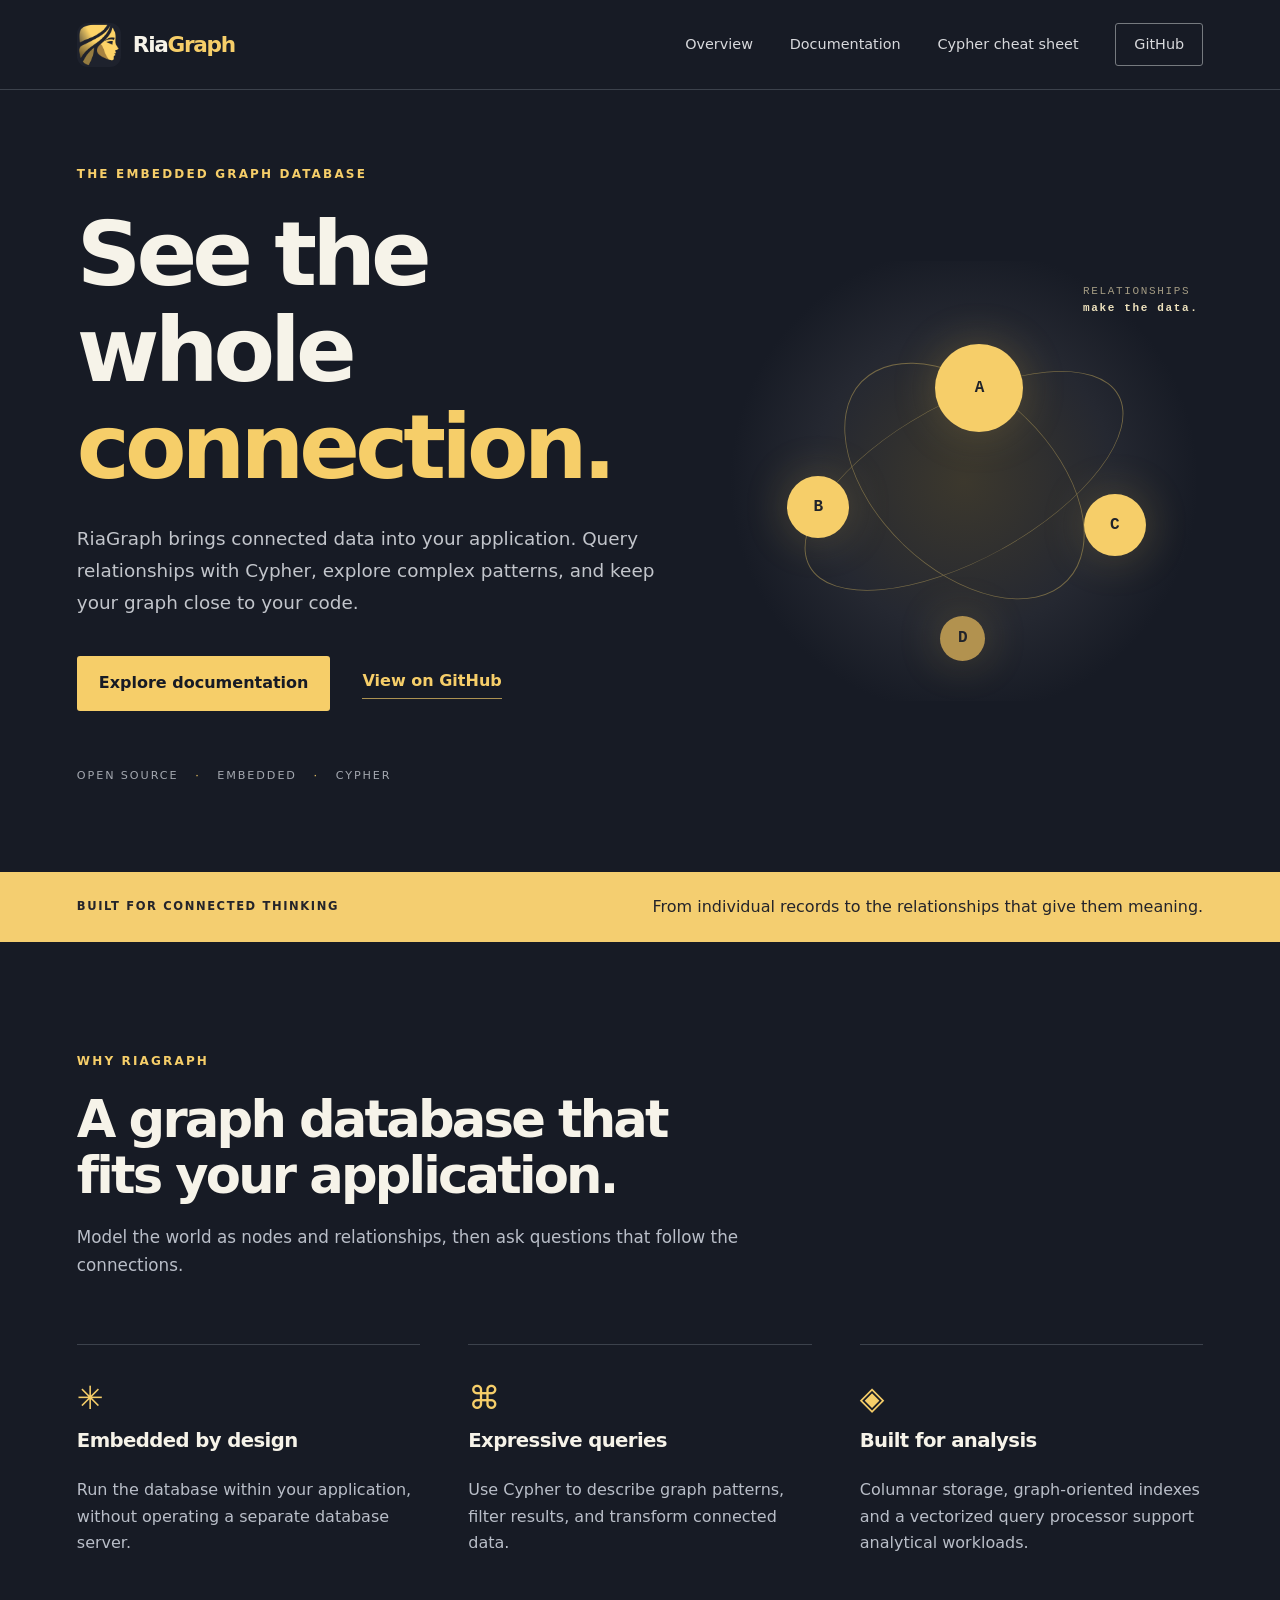
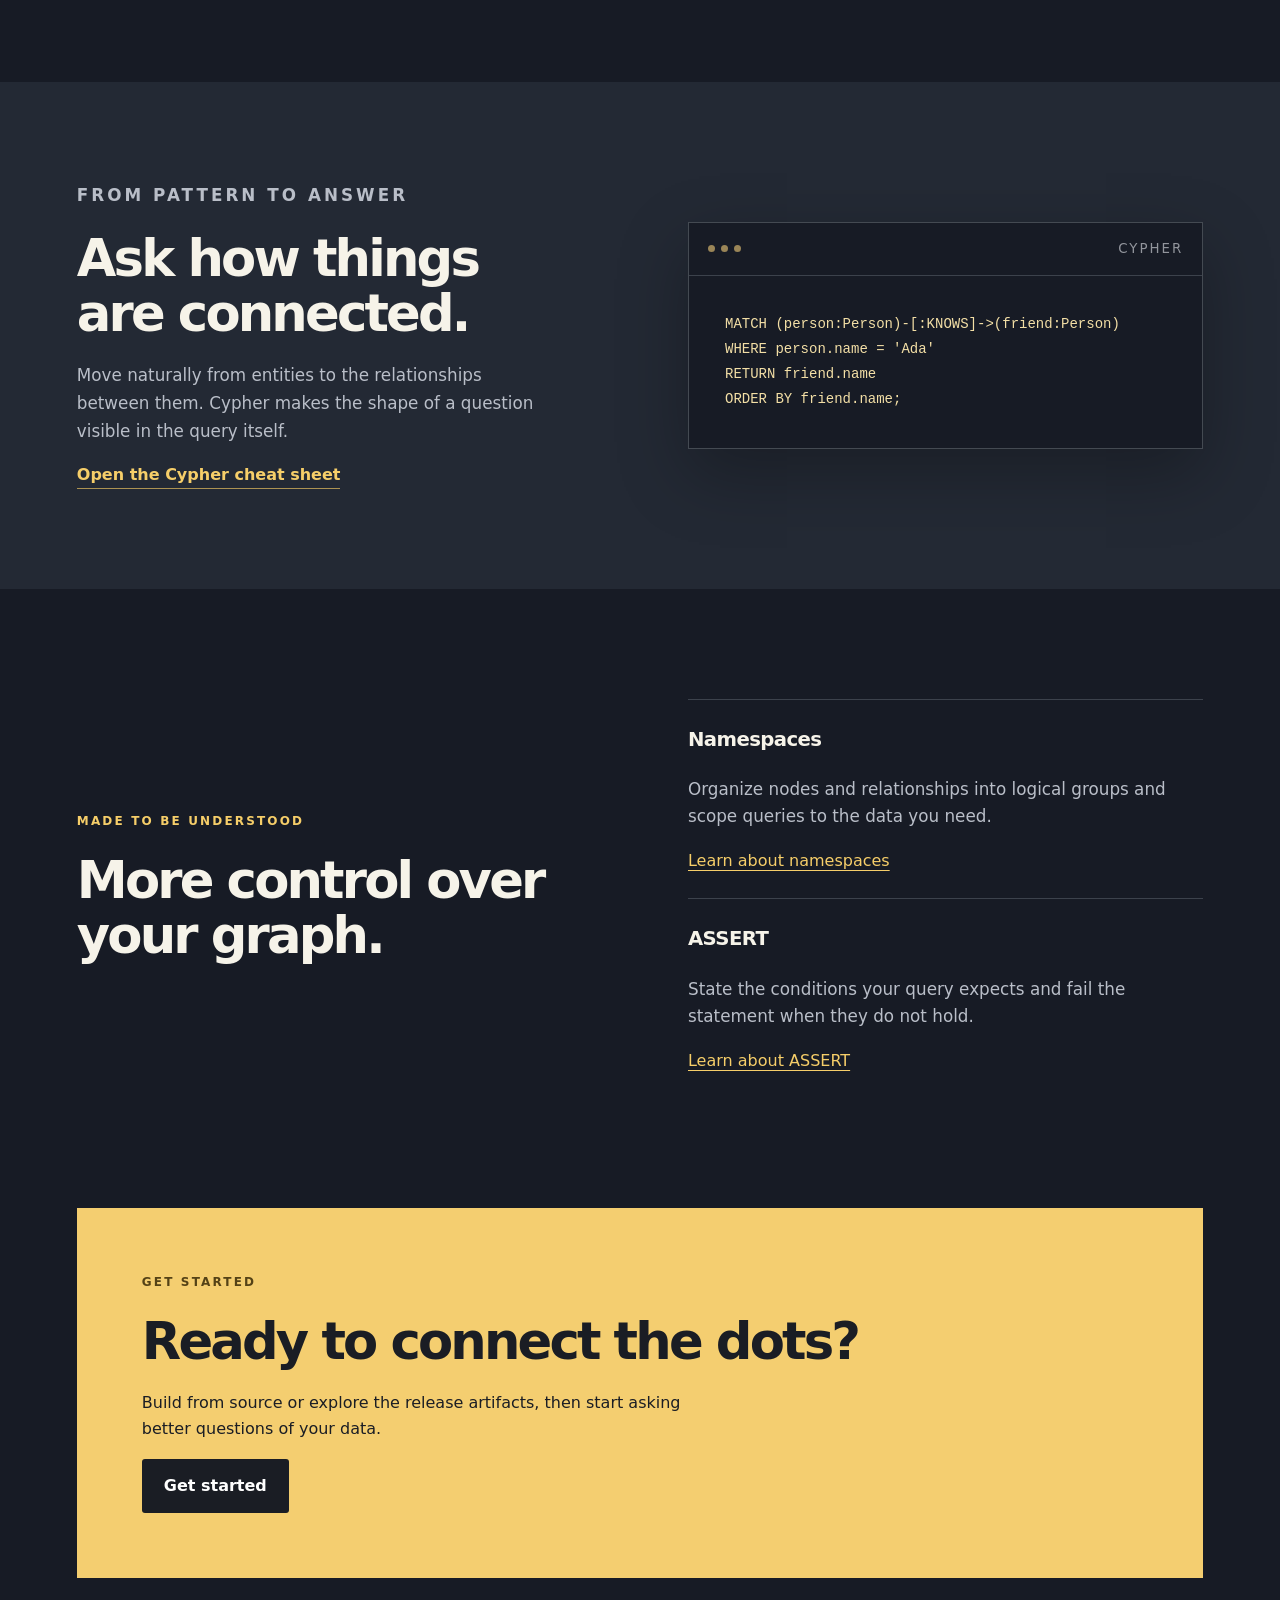
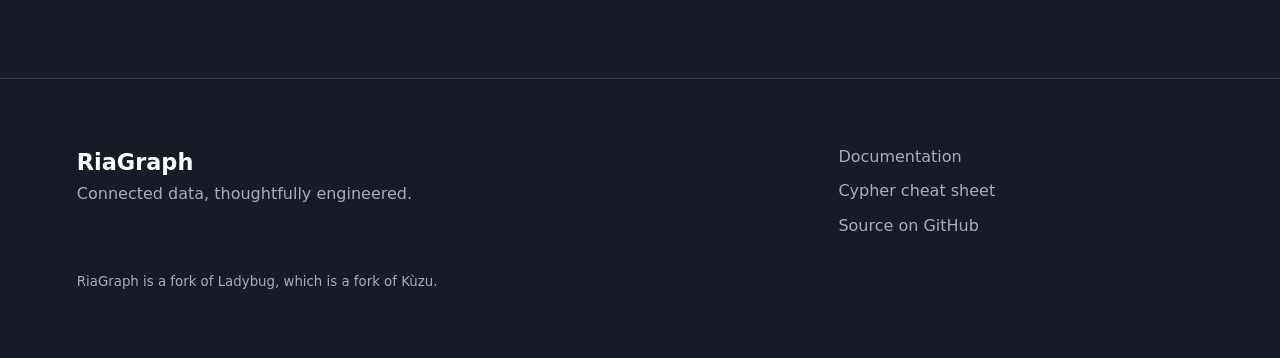
==== site/index.html @ b0a26a6a "Build RiaGraph website and Pages workflow" ====
<!doctype html><html lang="en"><head><meta charset="utf-8"><meta name="viewport" content="width=device-width, initial-scale=1"><meta name="description" content="RiaGraph is an embedded graph database for connected data."><title>Home | RiaGraph</title><link rel="stylesheet" href="style.css"></head><body><header><a class="brand" href="index.html"><img src="riacore.png" alt=""><span>Ria<span>Graph</span></span></a><nav aria-label="Main navigation"><a href="index.html">Overview</a><a href="docs.html">Documentation</a><a href="cheatsheet.html">Cypher cheat sheet</a><a href="https://github.com/cntSafety/RiaGraph">GitHub</a></nav></header><main><section class="hero wrap"><div><p class="eyebrow">THE EMBEDDED GRAPH DATABASE</p><h1>See the whole<br><em>connection.</em></h1><p class="lede">RiaGraph brings connected data into your application. Query relationships with Cypher, explore complex patterns, and keep your graph close to your code.</p><div class="actions"><a class="button" href="docs.html">Explore documentation</a><a class="textlink" href="https://github.com/cntSafety/RiaGraph">View on GitHub</a></div><p class="hero-note">OPEN SOURCE <span>·</span> EMBEDDED <span>·</span> CYPHER</p></div><div class="graphic" aria-label="Illustration of connected graph nodes"><div class="orbit one"></div><div class="orbit two"></div><div class="node n1">A</div><div class="node n2">B</div><div class="node n3">C</div><div class="node n4">D</div><div class="graphic-label">RELATIONSHIPS<br><strong>make the data.</strong></div></div></section><section class="band"><div class="wrap band-inner"><span>BUILT FOR CONNECTED THINKING</span><p>From individual records to the relationships that give them meaning.</p></div></section><section class="wrap section"><div class="section-heading"><p class="eyebrow">WHY RIAGRAPH</p><h2>A graph database that<br>fits your application.</h2><p>Model the world as nodes and relationships, then ask questions that follow the connections.</p></div><div class="features"><article><span class="feature-icon">✳</span><h3>Embedded by design</h3><p>Run the database within your application, without operating a separate database server.</p></article><article><span class="feature-icon">⌘</span><h3>Expressive queries</h3><p>Use Cypher to describe graph patterns, filter results, and transform connected data.</p></article><article><span class="feature-icon">◈</span><h3>Built for analysis</h3><p>Columnar storage, graph-oriented indexes and a vectorized query processor support analytical workloads.</p></article></div></section><section class="story"><div class="wrap story-grid"><div><p class="eyebrow">FROM PATTERN TO ANSWER</p><h2>Ask how things<br>are connected.</h2><p>Move naturally from entities to the relationships between them. Cypher makes the shape of a question visible in the query itself.</p><a class="textlink" href="cheatsheet.html">Open the Cypher cheat sheet</a></div><div class="code-window"><div class="window-top"><span></span><span></span><span></span><small>CYPHER</small></div><pre><code>MATCH (person:Person)-[:KNOWS]-&gt;(friend:Person)
WHERE person.name = &#x27;Ada&#x27;
RETURN friend.name
ORDER BY friend.name;</code></pre></div></div></section><section class="wrap section split"><div><p class="eyebrow">MADE TO BE UNDERSTOOD</p><h2>More control over<br>your graph.</h2></div><div><article class="row"><h3>Namespaces</h3><p>Organize nodes and relationships into logical groups and scope queries to the data you need.</p><a href="docs.html#namespaces">Learn about namespaces</a></article><article class="row"><h3>ASSERT</h3><p>State the conditions your query expects and fail the statement when they do not hold.</p><a href="docs.html#assert">Learn about ASSERT</a></article></div></section><section class="cta wrap"><p class="eyebrow">GET STARTED</p><h2>Ready to connect the dots?</h2><p>Build from source or explore the release artifacts, then start asking better questions of your data.</p><a class="button dark-button" href="docs.html#getting-started">Get started</a></section></main><footer><div><strong>RiaGraph</strong><p>Connected data, thoughtfully engineered.</p></div><div><a href="docs.html">Documentation</a><a href="cheatsheet.html">Cypher cheat sheet</a><a href="https://github.com/cntSafety/RiaGraph">Source on GitHub</a></div><small>RiaGraph is a fork of Ladybug, which is a fork of Kùzu.</small></footer></body></html>
---- site/style.css ----
﻿:root{color-scheme:dark;--bg:#171b25;--panel:#202632;--ink:#f6f3e9;--muted:#b9bec8;--gold:#f6ce69;--line:#3c424c}*{box-sizing:border-box}html{scroll-behavior:smooth}body{margin:0;background:var(--bg);color:var(--ink);font:16px/1.65 system-ui,-apple-system,'Segoe UI',sans-serif}a{color:inherit;text-decoration:none}a:hover{text-decoration:underline}header{height:90px;max-width:1440px;margin:auto;padding:0 6%;display:flex;align-items:center;justify-content:space-between;border-bottom:1px solid var(--line)}.brand{display:flex;align-items:center;gap:12px;font-weight:750;font-size:1.35rem;letter-spacing:-.06em}.brand img{width:44px;border-radius:11px}.brand span span{color:var(--gold)}nav{display:flex;gap:2.3rem;align-items:center;color:#d8d9dc;font-size:.9rem}nav a:last-child{border:1px solid #767a7f;border-radius:3px;padding:9px 18px}.wrap{width:min(1200px,88%);margin:auto}.hero{min-height:615px;display:grid;grid-template-columns:1.1fr .9fr;align-items:center;gap:4rem;padding:75px 0}.eyebrow{font-size:.75rem;letter-spacing:.18em;font-weight:750;color:var(--gold);margin:0 0 1.3rem}h1,h2,h3,p{margin-top:0}h1,h2{letter-spacing:-.055em;line-height:1.08}h1{font-size:clamp(3.8rem,7vw,6.8rem);margin-bottom:1.7rem}h1 em{font-style:normal;color:var(--gold)}h2{font-size:clamp(2.4rem,4vw,4rem);margin-bottom:1.3rem}h3{font-size:1.23rem;letter-spacing:-.03em}.lede{font-size:1.15rem;line-height:1.75;max-width:590px;color:#c2c5cb}.actions{display:flex;align-items:center;gap:2rem;margin:2.3rem 0 3.5rem}.button{display:inline-block;background:var(--gold);color:#171b25;font-weight:700;padding:14px 22px;border-radius:3px}.button:hover{background:#ffe09a;text-decoration:none}.textlink{color:var(--gold);font-weight:650;border-bottom:1px solid #ac9252;padding-bottom:4px}.hero-note{font-size:.7rem;letter-spacing:.17em;color:#a3a7af}.hero-note span{color:var(--gold);padding:0 .7rem}.graphic{height:440px;position:relative;background:radial-gradient(circle at center,#3c382d 0,#252831 46%,transparent 72%)}.orbit{position:absolute;inset:13%;border:1px solid #746845;border-radius:50%;transform:rotate(-29deg) scaleY(.48)}.orbit.two{transform:rotate(44deg) scaleY(.67);inset:20%}.node{position:absolute;width:62px;height:62px;display:grid;place-items:center;background:var(--gold);color:#20232a;border-radius:50%;font-family:monospace;font-weight:bold;box-shadow:0 0 45px #e6bd4c38}.n1{left:44%;top:19%;width:88px;height:88px}.n2{left:13%;top:49%}.n3{right:12%;top:53%}.n4{left:45%;bottom:9%;width:45px;height:45px;background:#b2924f}.graphic-label{position:absolute;right:1%;top:5%;font:11px/1.6 monospace;letter-spacing:.15em;color:#a39b83}.graphic-label strong{color:#eee2bd}.band{background:#f4ce70;color:#24242a}.band-inner{display:flex;justify-content:space-between;align-items:center;gap:2rem;padding:22px 0}.band span{font-size:.72rem;letter-spacing:.14em;font-weight:800}.band p{margin:0;font-size:1rem}.section{padding:110px 0}.section-heading{max-width:690px}.section-heading>p:last-child,.story p,.row p{color:var(--muted);font-size:1.05rem}.features{display:grid;grid-template-columns:repeat(3,1fr);gap:3rem;margin-top:65px}.features article{border-top:1px solid var(--line);padding-top:27px}.features p{color:var(--muted)}.feature-icon{color:var(--gold);font-size:2rem}.story{background:#232934;padding:100px 0}.story-grid,.split{display:grid;grid-template-columns:1fr 1fr;gap:6rem;align-items:center}.story p{max-width:460px}.code-window{background:#171b25;border:1px solid #444a52;box-shadow:0 25px 65px #0004}.window-top{padding:15px 19px;border-bottom:1px solid #3c424c;display:flex;gap:6px;align-items:center}.window-top span{width:7px;height:7px;border-radius:50%;background:#9a8557}.window-top small{margin-left:auto;color:#92959c;letter-spacing:.15em}pre{padding:25px;overflow:auto;background:#131720;color:#f3dfa6;font:14px/1.8 ui-monospace,Consolas,monospace;border:1px solid #393f49;border-radius:3px}code{font-family:ui-monospace,Consolas,monospace}.code-window pre{border:0;margin:0;background:transparent;padding:36px}.row{border-top:1px solid var(--line);padding:24px 0}.row a,.prose a{color:var(--gold);text-decoration:underline;text-underline-offset:4px}.cta{background:#f4ce70;color:#1a1d24;padding:65px;margin-bottom:100px}.cta .eyebrow{color:#544216}.cta p:not(.eyebrow){max-width:580px}.dark-button{background:#1a1d24;color:white}footer{border-top:1px solid var(--line);padding:65px 6%;display:grid;grid-template-columns:2fr 1fr;gap:2rem;color:#aaaeb6}footer strong{font-size:1.4rem;color:white}footer div:nth-child(2){display:flex;flex-direction:column;gap:.5rem}footer small{grid-column:1/-1}.doc-head{padding:100px 0 70px;border-bottom:1px solid var(--line)}.doc-head h1{font-size:clamp(3.5rem,6vw,5.5rem)}.doc-layout{display:grid;grid-template-columns:230px minmax(0,760px);gap:6rem;padding:70px 0 120px}.doc-layout aside{display:flex;flex-direction:column;gap:12px;align-self:start;position:sticky;top:30px;color:#bfc2ca}.doc-layout aside strong{font-size:.7rem;letter-spacing:.15em;color:#858b94;margin-bottom:10px}.prose section{padding:0 0 75px;scroll-margin-top:30px}.prose h2{font-size:2.8rem}.prose h3{margin-top:2rem}.prose p{color:#c2c5cb}.prose p code{color:#f2d78d;background:#2a2d32;padding:2px 5px}.note{background:#292e36;border-left:3px solid var(--gold);padding:22px;margin:30px 0}.note p{margin:6px 0 0}@media(max-width:760px){header{height:auto;padding:18px 6%;align-items:flex-start;gap:1rem;flex-direction:column}nav{gap:1rem;flex-wrap:wrap;font-size:.85rem}nav a:last-child{padding:0;border:0}.hero{grid-template-columns:1fr;gap:1rem;padding:65px 0}.graphic{height:300px}.band-inner{display:block}.band p{margin-top:.5rem}.features,.story-grid,.split{grid-template-columns:1fr;gap:2rem}.features{margin-top:35px}.section,.story{padding:70px 0}.cta{padding:35px;margin-bottom:60px}.doc-layout{grid-template-columns:1fr;gap:35px}.doc-layout aside{position:static;flex-direction:row;flex-wrap:wrap;gap:10px 20px}.doc-layout aside strong{width:100%}footer{grid-template-columns:1fr}footer small{grid-column:auto}}
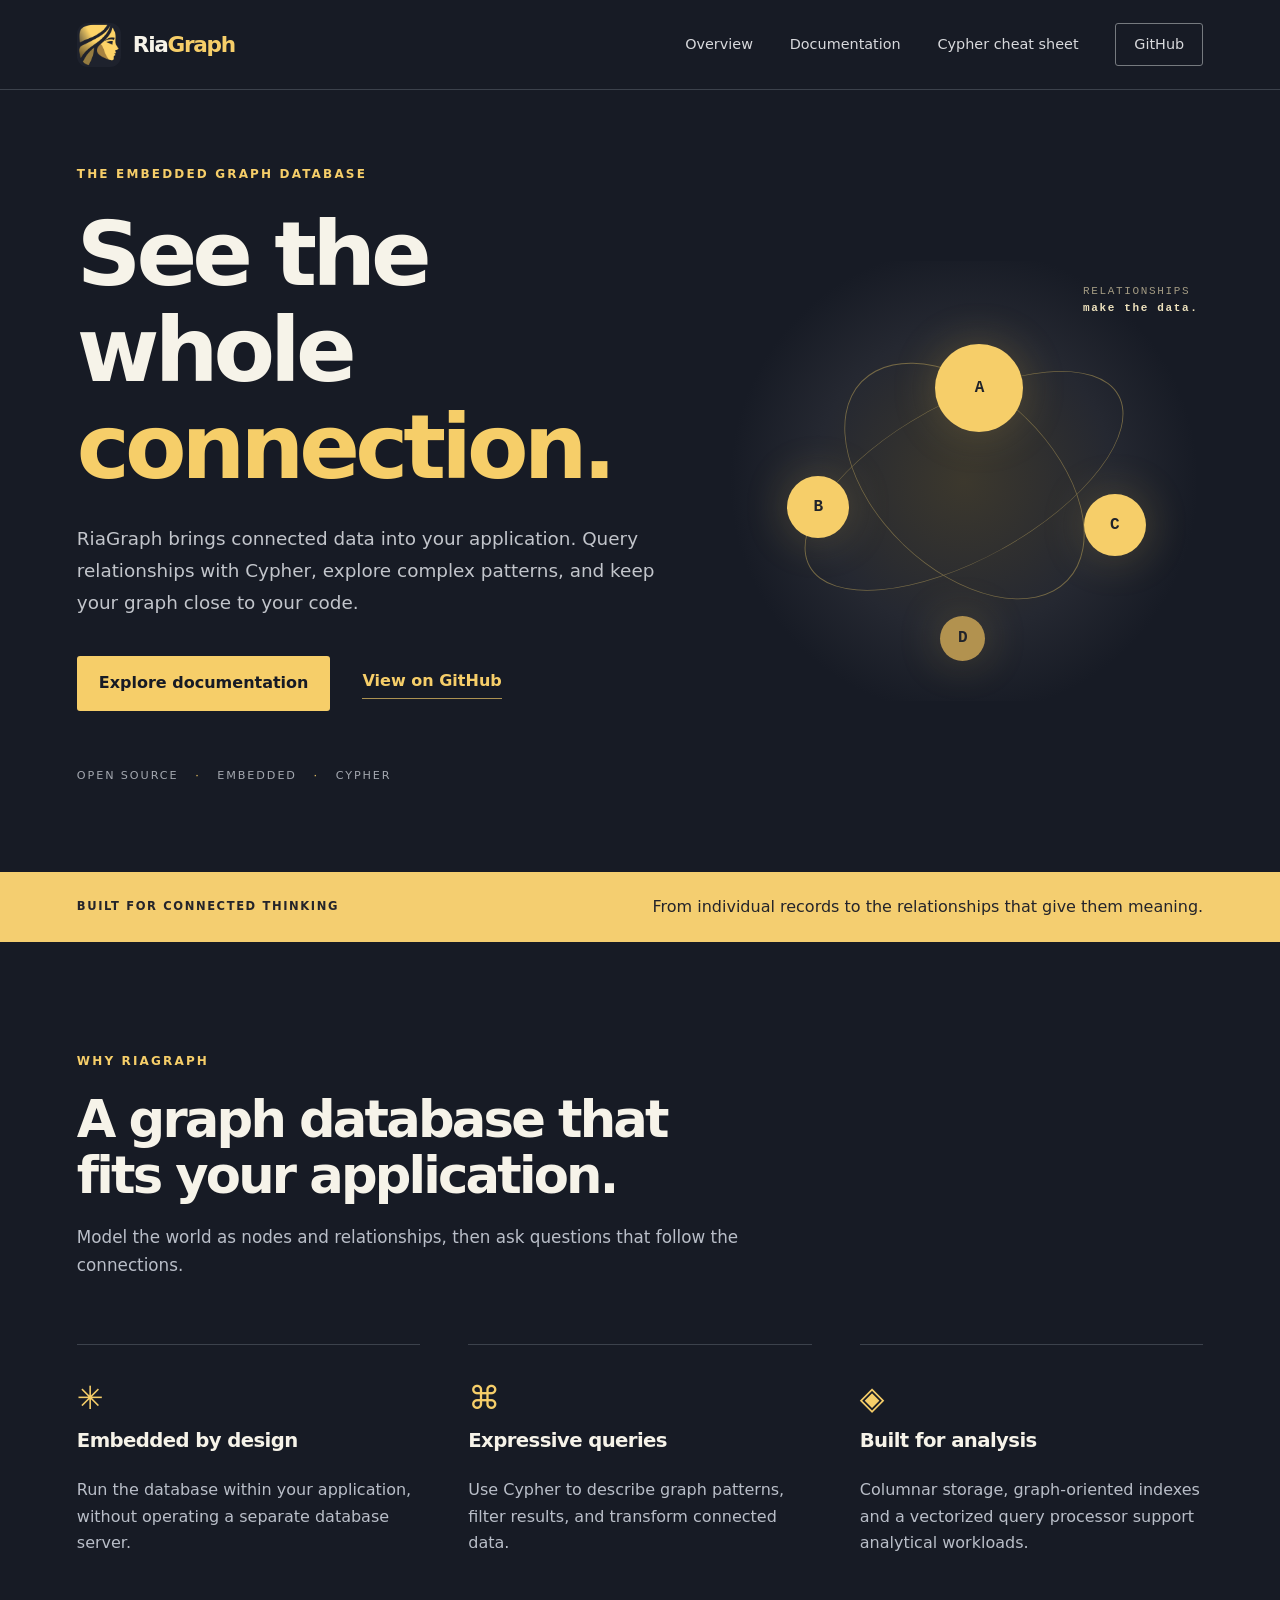
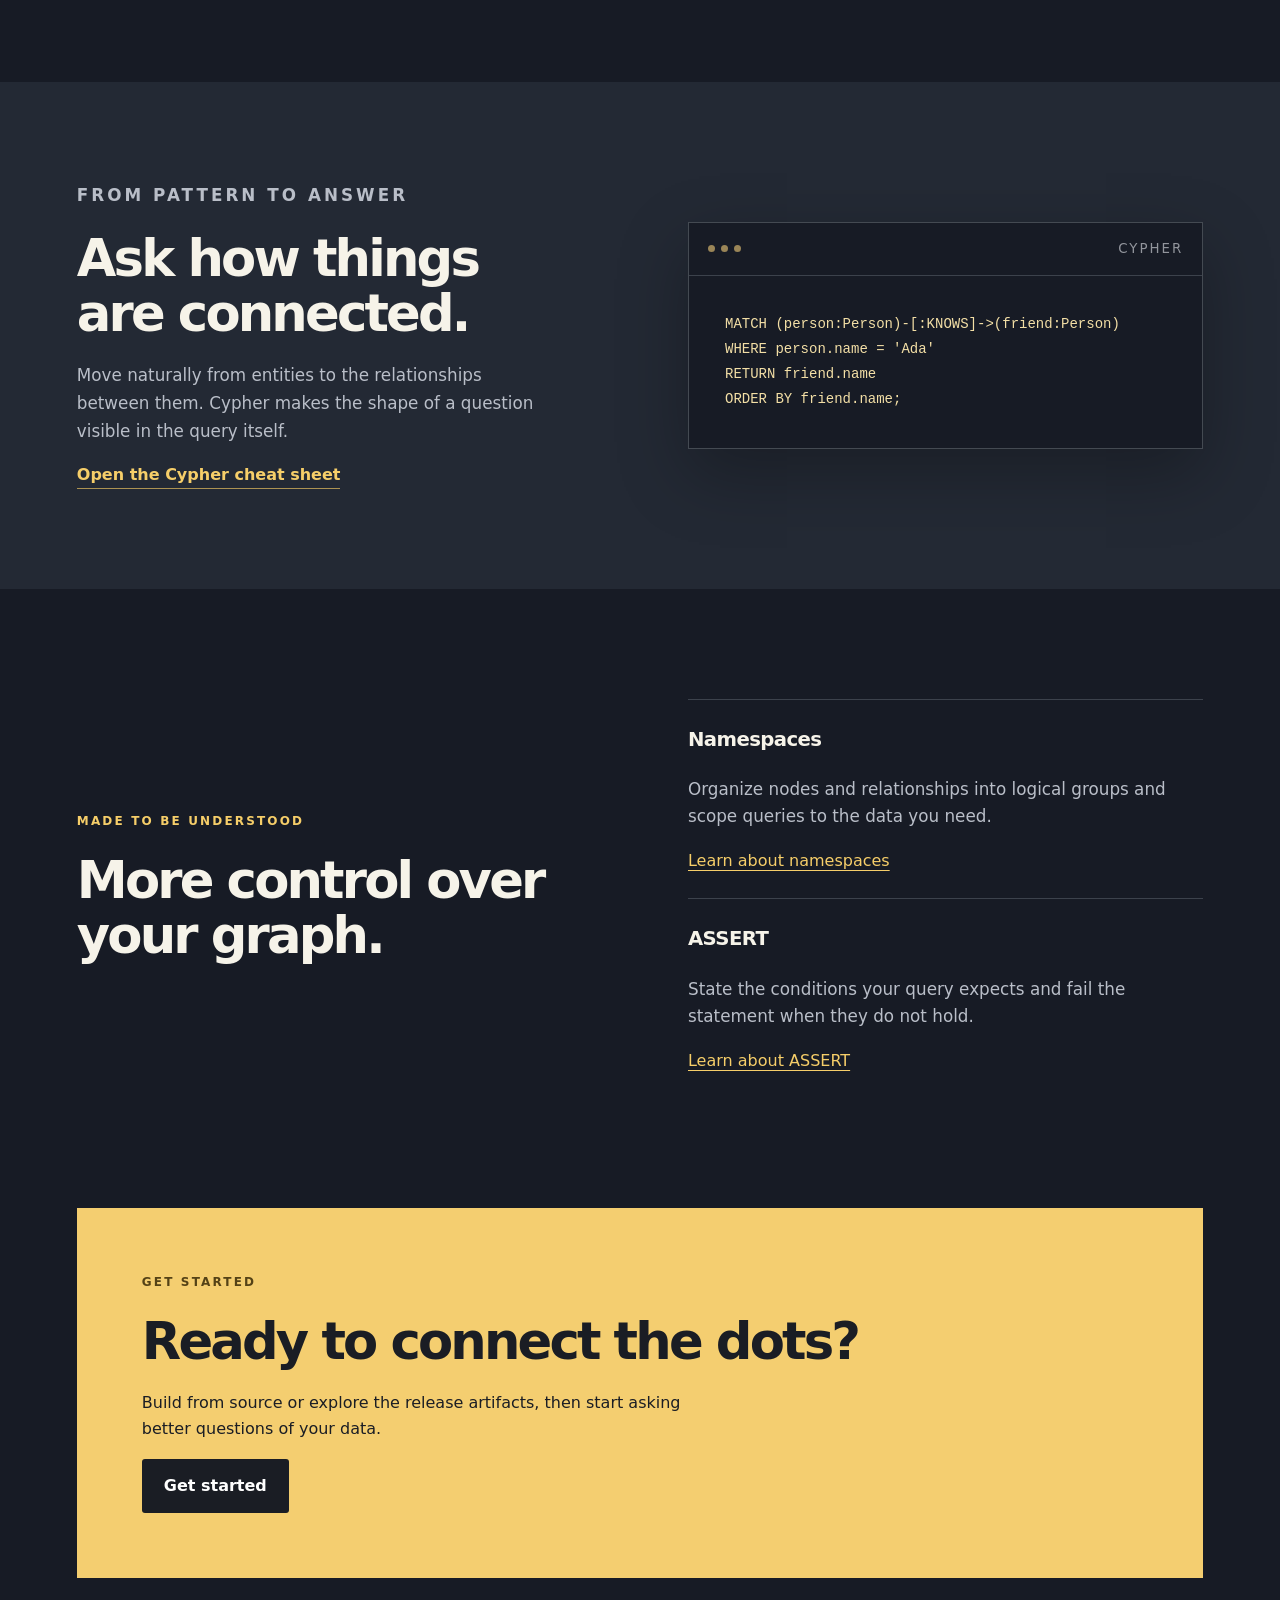
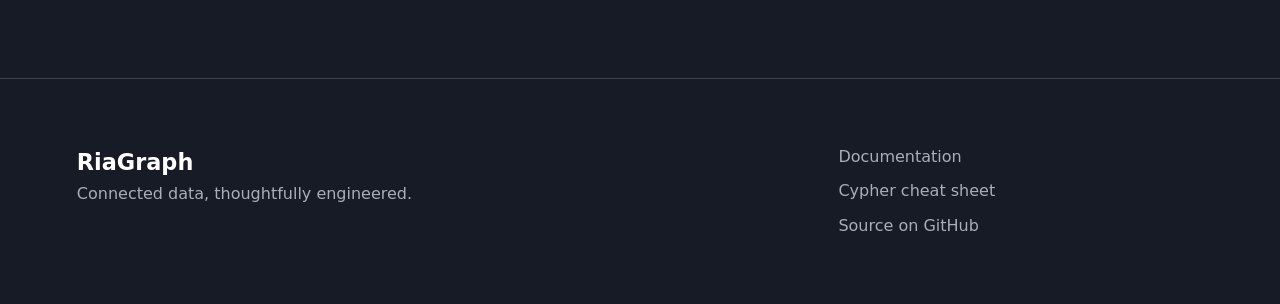
==== commit 8c4ac3b8: "Remove fork attribution from footer" ====
--- a/site/index.html
+++ b/site/index.html
@@ -1,4 +1,4 @@
 <!doctype html><html lang="en"><head><meta charset="utf-8"><meta name="viewport" content="width=device-width, initial-scale=1"><meta name="description" content="RiaGraph is an embedded graph database for connected data."><title>Home | RiaGraph</title><link rel="stylesheet" href="style.css"></head><body><header><a class="brand" href="index.html"><img src="riacore.png" alt=""><span>Ria<span>Graph</span></span></a><nav aria-label="Main navigation"><a href="index.html">Overview</a><a href="docs.html">Documentation</a><a href="cheatsheet.html">Cypher cheat sheet</a><a href="https://github.com/cntSafety/RiaGraph">GitHub</a></nav></header><main><section class="hero wrap"><div><p class="eyebrow">THE EMBEDDED GRAPH DATABASE</p><h1>See the whole<br><em>connection.</em></h1><p class="lede">RiaGraph brings connected data into your application. Query relationships with Cypher, explore complex patterns, and keep your graph close to your code.</p><div class="actions"><a class="button" href="docs.html">Explore documentation</a><a class="textlink" href="https://github.com/cntSafety/RiaGraph">View on GitHub</a></div><p class="hero-note">OPEN SOURCE <span>·</span> EMBEDDED <span>·</span> CYPHER</p></div><div class="graphic" aria-label="Illustration of connected graph nodes"><div class="orbit one"></div><div class="orbit two"></div><div class="node n1">A</div><div class="node n2">B</div><div class="node n3">C</div><div class="node n4">D</div><div class="graphic-label">RELATIONSHIPS<br><strong>make the data.</strong></div></div></section><section class="band"><div class="wrap band-inner"><span>BUILT FOR CONNECTED THINKING</span><p>From individual records to the relationships that give them meaning.</p></div></section><section class="wrap section"><div class="section-heading"><p class="eyebrow">WHY RIAGRAPH</p><h2>A graph database that<br>fits your application.</h2><p>Model the world as nodes and relationships, then ask questions that follow the connections.</p></div><div class="features"><article><span class="feature-icon">✳</span><h3>Embedded by design</h3><p>Run the database within your application, without operating a separate database server.</p></article><article><span class="feature-icon">⌘</span><h3>Expressive queries</h3><p>Use Cypher to describe graph patterns, filter results, and transform connected data.</p></article><article><span class="feature-icon">◈</span><h3>Built for analysis</h3><p>Columnar storage, graph-oriented indexes and a vectorized query processor support analytical workloads.</p></article></div></section><section class="story"><div class="wrap story-grid"><div><p class="eyebrow">FROM PATTERN TO ANSWER</p><h2>Ask how things<br>are connected.</h2><p>Move naturally from entities to the relationships between them. Cypher makes the shape of a question visible in the query itself.</p><a class="textlink" href="cheatsheet.html">Open the Cypher cheat sheet</a></div><div class="code-window"><div class="window-top"><span></span><span></span><span></span><small>CYPHER</small></div><pre><code>MATCH (person:Person)-[:KNOWS]-&gt;(friend:Person)
 WHERE person.name = &#x27;Ada&#x27;
 RETURN friend.name
-ORDER BY friend.name;</code></pre></div></div></section><section class="wrap section split"><div><p class="eyebrow">MADE TO BE UNDERSTOOD</p><h2>More control over<br>your graph.</h2></div><div><article class="row"><h3>Namespaces</h3><p>Organize nodes and relationships into logical groups and scope queries to the data you need.</p><a href="docs.html#namespaces">Learn about namespaces</a></article><article class="row"><h3>ASSERT</h3><p>State the conditions your query expects and fail the statement when they do not hold.</p><a href="docs.html#assert">Learn about ASSERT</a></article></div></section><section class="cta wrap"><p class="eyebrow">GET STARTED</p><h2>Ready to connect the dots?</h2><p>Build from source or explore the release artifacts, then start asking better questions of your data.</p><a class="button dark-button" href="docs.html#getting-started">Get started</a></section></main><footer><div><strong>RiaGraph</strong><p>Connected data, thoughtfully engineered.</p></div><div><a href="docs.html">Documentation</a><a href="cheatsheet.html">Cypher cheat sheet</a><a href="https://github.com/cntSafety/RiaGraph">Source on GitHub</a></div><small>RiaGraph is a fork of Ladybug, which is a fork of Kùzu.</small></footer></body></html>+ORDER BY friend.name;</code></pre></div></div></section><section class="wrap section split"><div><p class="eyebrow">MADE TO BE UNDERSTOOD</p><h2>More control over<br>your graph.</h2></div><div><article class="row"><h3>Namespaces</h3><p>Organize nodes and relationships into logical groups and scope queries to the data you need.</p><a href="docs.html#namespaces">Learn about namespaces</a></article><article class="row"><h3>ASSERT</h3><p>State the conditions your query expects and fail the statement when they do not hold.</p><a href="docs.html#assert">Learn about ASSERT</a></article></div></section><section class="cta wrap"><p class="eyebrow">GET STARTED</p><h2>Ready to connect the dots?</h2><p>Build from source or explore the release artifacts, then start asking better questions of your data.</p><a class="button dark-button" href="docs.html#getting-started">Get started</a></section></main><footer><div><strong>RiaGraph</strong><p>Connected data, thoughtfully engineered.</p></div><div><a href="docs.html">Documentation</a><a href="cheatsheet.html">Cypher cheat sheet</a><a href="https://github.com/cntSafety/RiaGraph">Source on GitHub</a></div></footer></body></html>
